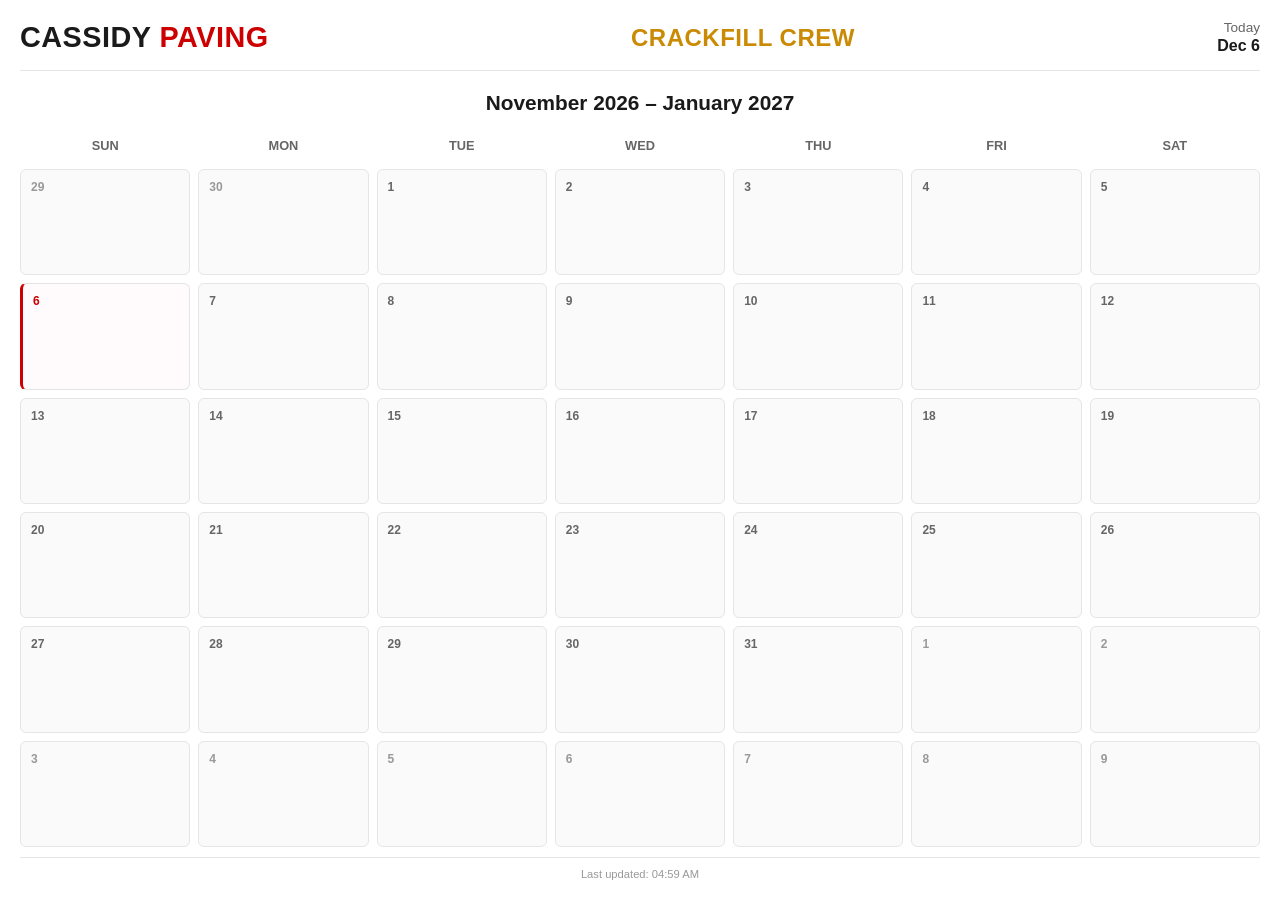
==== crackfill.html @ 276fda4f "Fix duplicate events (skip Split Parent rows) and remove next-month dimming" ====
<!DOCTYPE html>
<html lang="en">
<head>
<meta charset="UTF-8">
<meta name="viewport" content="width=device-width, initial-scale=1.0">
<title>Cassidy Paving - Crackfill Crew Calendar</title>
<style>
* { margin: 0; padding: 0; box-sizing: border-box; }
html, body { width: 100%; height: 100%; overflow: hidden; }
body {
  font-family: -apple-system, BlinkMacSystemFont, "Segoe UI", Roboto, sans-serif;
  background: #ffffff;
  color: #1a1a1a;
  display: flex;
  flex-direction: column;
  padding: 20px;
}

/* HEADER */
.header {
  display: flex;
  align-items: center;
  justify-content: space-between;
  margin-bottom: 20px;
  padding-bottom: 15px;
  border-bottom: 1px solid #e5e5e5;
}
.header-left {
  font-size: 1.8rem;
  font-weight: 700;
  letter-spacing: 0.5px;
}
.header-left span { color: #CC0000; }
.header-center {
  font-size: 1.5rem;
  font-weight: 600;
  letter-spacing: 0.5px;
  color: #CA8A04;
}
.header-right {
  text-align: right;
  font-size: 0.85rem;
  color: #666;
}
.header-right .date {
  font-size: 1rem;
  color: #1a1a1a;
  font-weight: 600;
  margin-top: 2px;
}

/* CALENDAR GRID */
.calendar-container {
  flex: 1;
  display: flex;
  flex-direction: column;
  min-height: 0;
}
.calendar-month {
  font-size: 1.3rem;
  font-weight: 600;
  text-align: center;
  margin-bottom: 15px;
  color: #1a1a1a;
}
.weekday-header {
  display: grid;
  grid-template-columns: repeat(7, 1fr);
  gap: 8px;
  margin-bottom: 8px;
}
.weekday-header div {
  text-align: center;
  font-size: 0.8rem;
  font-weight: 600;
  color: #666;
  text-transform: uppercase;
  padding: 8px 0;
}
.calendar-grid {
  flex: 1;
  display: grid;
  grid-template-columns: repeat(7, 1fr);
  gap: 8px;
  min-height: 0;
}
.day-cell {
  background: #fafafa;
  border: 1px solid #e5e5e5;
  border-radius: 6px;
  padding: 10px;
  display: flex;
  flex-direction: column;
  overflow: hidden;
  min-height: 0;
}
.day-number {
  font-size: 0.75rem;
  font-weight: 600;
  color: #999;
  margin-bottom: 6px;
}
.day-cell.current-month .day-number {
  color: #666;
}
.day-cell.current-day {
  border-left: 3px solid #CC0000;
  background: #fffafb;
}
.day-cell.current-day .day-number {
  color: #CC0000;
  font-weight: 700;
}
.events {
  flex: 1;
  display: flex;
  flex-direction: column;
  gap: 4px;
  overflow: hidden;
}
.event {
  background: #fef3c7;
  color: #1a1a1a;
  border-left: 3px solid #CA8A04;
  padding: 6px 8px;
  border-radius: 4px;
  font-size: 0.65rem;
  font-weight: 500;
  line-height: 1.3;
  overflow: hidden;
  text-overflow: ellipsis;
  white-space: nowrap;
  cursor: pointer;
  transition: all 0.2s;
}
.event:hover {
  box-shadow: 0 2px 6px rgba(0, 0, 0, 0.1);
  background: #fde68a;
}
.event.complete {
  opacity: 0.5;
  background: #f0f0f0;
  border-left-color: #999;
  color: #888;
}

/* STATUS INDICATOR */
.status-bar {
  font-size: 0.7rem;
  color: #999;
  text-align: center;
  margin-top: 10px;
  padding-top: 10px;
  border-top: 1px solid #e5e5e5;
}
</style>
</head>
<body>
<div class="header">
  <div class="header-left">CASSIDY <span>PAVING</span></div>
  <div class="header-center">CRACKFILL CREW</div>
  <div class="header-right">
    <div>Today</div>
    <div class="date"></div>
  </div>
</div>

<div class="calendar-container">
  <div class="calendar-month"></div>
  <div class="weekday-header">
    <div>Sun</div><div>Mon</div><div>Tue</div><div>Wed</div><div>Thu</div><div>Fri</div><div>Sat</div>
  </div>
  <div class="calendar-grid"></div>
</div>

<div class="status-bar">Last updated: <span id="update-time">--:--</span></div>

<script src="calendar-utils.js"></script>
<script>
const CREW_PHASE = 'Crackfill';
const CREW_COLOR = '#CA8A04';
let cachedEvents = [];
let lastUpdateTime = null;

async function renderCalendar() {
  const today = new Date();
  document.querySelector('.header-right .date').textContent = today.toLocaleDateString('en-US', { month: 'short', day: 'numeric' });

  const allEvents = await loadEvents();
  cachedEvents = filterEventsByPhase(allEvents, CREW_PHASE);

  const calendarDates = getCalendarDates(today);
  const dateRange = formatDateRange(calendarDates[0], calendarDates[calendarDates.length - 1]);
  document.querySelector('.calendar-month').textContent = dateRange;

  const grid = document.querySelector('.calendar-grid');
  grid.innerHTML = '';

  calendarDates.forEach(date => {
    const cell = document.createElement('div');
    cell.className = 'day-cell';

    const isCurrentMonth = date.getMonth() === today.getMonth() && date.getFullYear() === today.getFullYear();
    const isCurrentDay = date.toDateString() === today.toDateString();

    if (isCurrentMonth) cell.classList.add('current-month');
    if (isCurrentDay) cell.classList.add('current-day');

    const dayNum = document.createElement('div');
    dayNum.className = 'day-number';
    dayNum.textContent = date.getDate();
    cell.appendChild(dayNum);

    const events = document.createElement('div');
    events.className = 'events';

    const dayEvents = getEventsForDate(cachedEvents, date);
    dayEvents.forEach(event => {
      const eventEl = document.createElement('div');
      eventEl.className = 'event';
      if (event.status === 'Complete') eventEl.classList.add('complete');

      const text = `${event.jobNumber} ${event.client} ${event.city}`;
      eventEl.textContent = text;
      eventEl.title = `${event.phase} - ${event.status}`;

      events.appendChild(eventEl);
    });

    cell.appendChild(events);
    grid.appendChild(cell);
  });

  const now = new Date();
  document.getElementById('update-time').textContent = now.toLocaleTimeString('en-US', { hour: '2-digit', minute: '2-digit' });
  lastUpdateTime = now;
}

renderCalendar();
setInterval(renderCalendar, 10 * 60 * 1000);
</script>
</body>
</html>
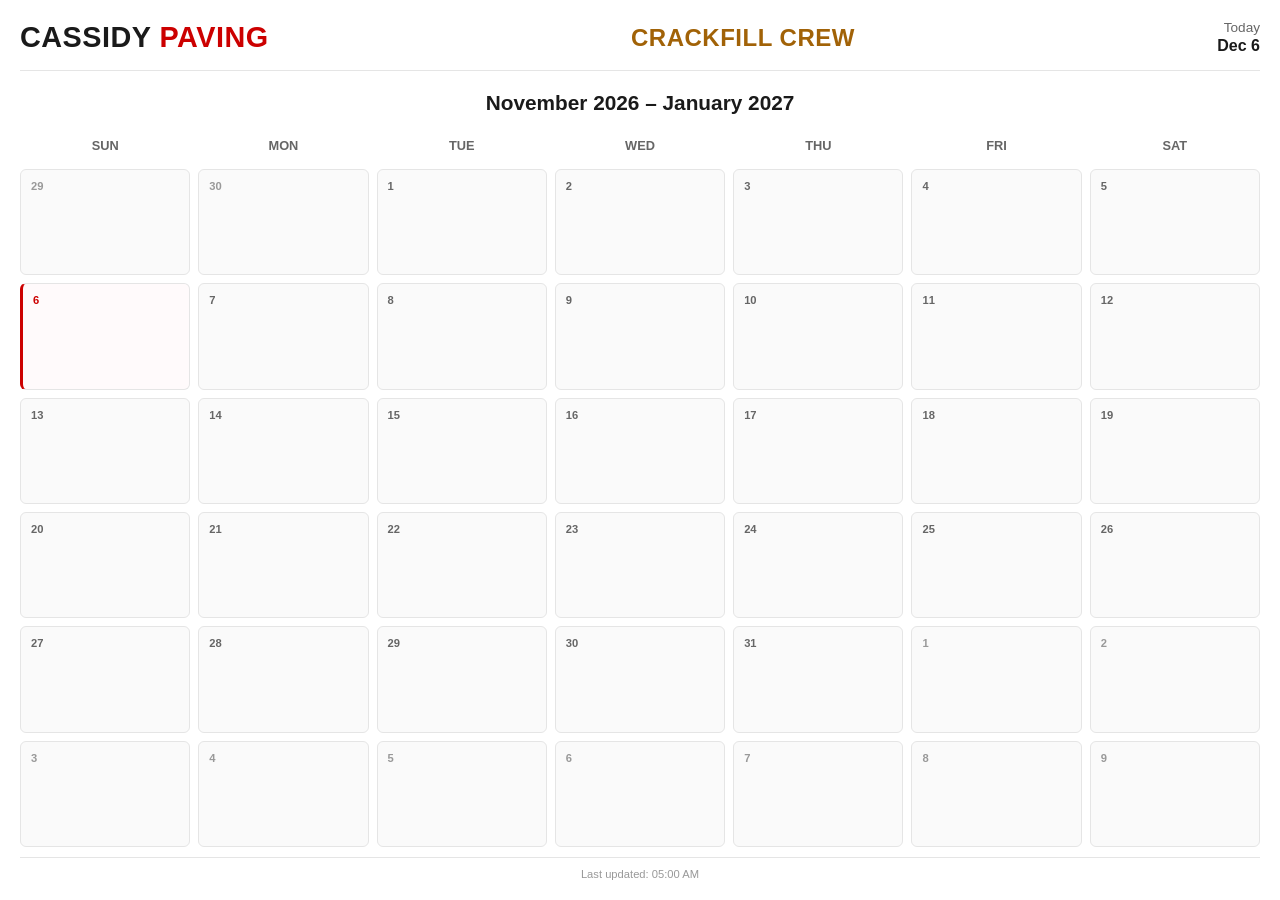
==== commit e2b55e26: "Visual polish: muted palette, bigger fonts, refined card styling" ====
--- a/crackfill.html
+++ b/crackfill.html
@@ -35,7 +35,7 @@
   font-size: 1.5rem;
   font-weight: 600;
   letter-spacing: 0.5px;
-  color: #CA8A04;
+  color: #A16207;
 }
 .header-right {
   text-align: right;
@@ -95,7 +95,7 @@
   min-height: 0;
 }
 .day-number {
-  font-size: 0.75rem;
+  font-size: 0.7rem;
   font-weight: 600;
   color: #999;
   margin-bottom: 6px;
@@ -119,23 +119,31 @@
   overflow: hidden;
 }
 .event {
-  background: #fef3c7;
-  color: #1a1a1a;
-  border-left: 3px solid #CA8A04;
-  padding: 6px 8px;
-  border-radius: 4px;
-  font-size: 0.65rem;
+  background: rgba(161, 98, 7, 0.08);
+  color: #1a1a1a;
+  border: 1px solid rgba(161, 98, 7, 0.2);
+  border-left: 3px solid #A16207;
+  padding: 8px 10px;
+  border-radius: 6px;
+  font-size: 0.8rem;
   font-weight: 500;
-  line-height: 1.3;
+  line-height: 1.2;
   overflow: hidden;
   text-overflow: ellipsis;
   white-space: nowrap;
   cursor: pointer;
   transition: all 0.2s;
+  box-shadow: 0 1px 2px rgba(0, 0, 0, 0.04);
 }
 .event:hover {
   box-shadow: 0 2px 6px rgba(0, 0, 0, 0.1);
-  background: #fde68a;
+  background: rgba(161, 98, 7, 0.12);
+}
+.event .job {
+  font-weight: 600;
+}
+.event .sep {
+  opacity: 0.6;
 }
 .event.complete {
   opacity: 0.5;
@@ -178,7 +186,7 @@
 <script src="calendar-utils.js"></script>
 <script>
 const CREW_PHASE = 'Crackfill';
-const CREW_COLOR = '#CA8A04';
+const CREW_COLOR = '#A16207';
 let cachedEvents = [];
 let lastUpdateTime = null;
 
@@ -220,8 +228,17 @@
       eventEl.className = 'event';
       if (event.status === 'Complete') eventEl.classList.add('complete');
 
-      const text = `${event.jobNumber} ${event.client} ${event.city}`;
-      eventEl.textContent = text;
+      const span1 = document.createElement('span');
+      span1.className = 'job';
+      span1.textContent = event.jobNumber;
+      const span2 = document.createElement('span');
+      span2.className = 'sep';
+      span2.textContent = ' · ';
+      const span3 = document.createElement('span');
+      span3.textContent = `${event.client} ${event.city}`;
+      eventEl.appendChild(span1);
+      eventEl.appendChild(span2);
+      eventEl.appendChild(span3);
       eventEl.title = `${event.phase} - ${event.status}`;
 
       events.appendChild(eventEl);
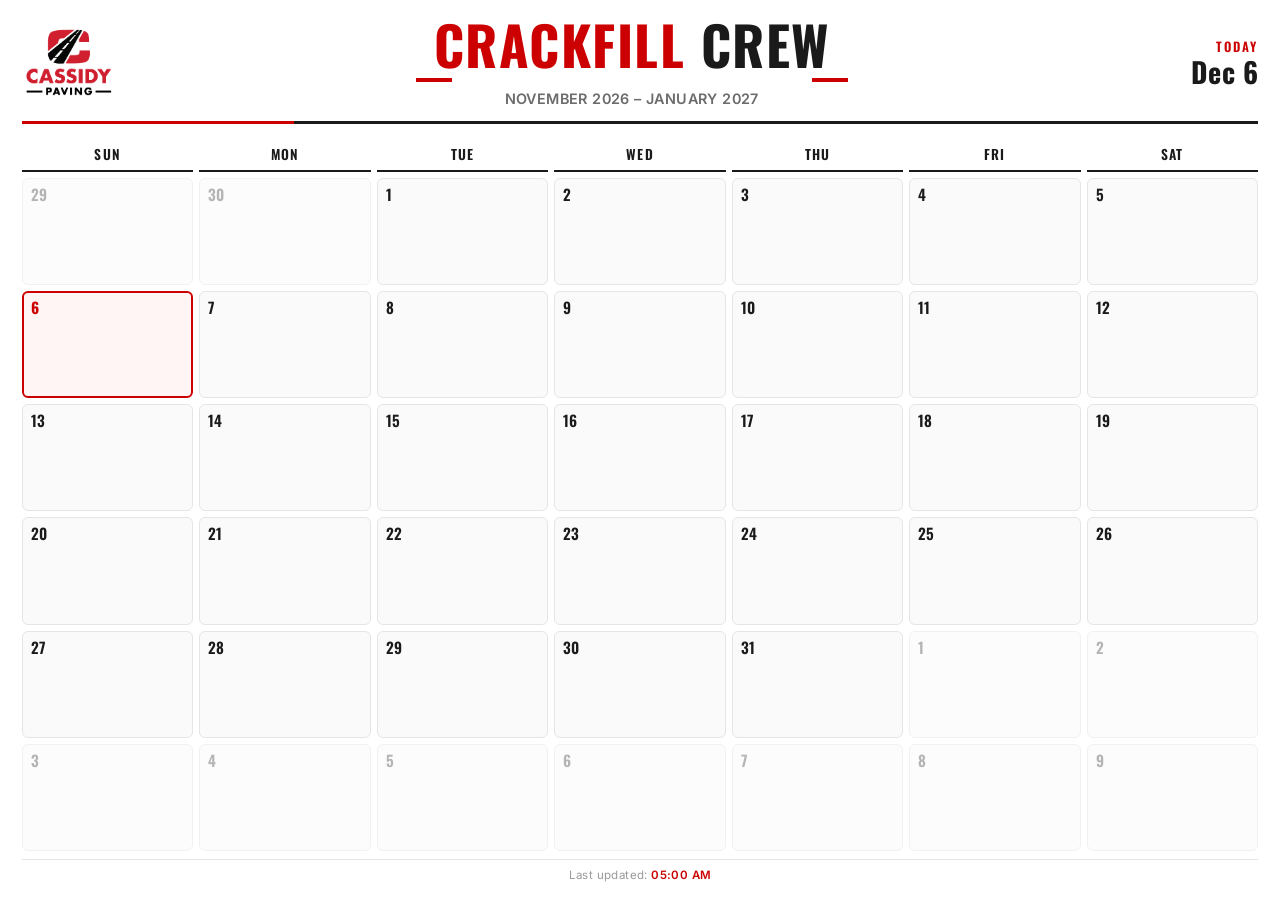
==== commit 7446ef1d: "Refresh TV calendars: logo, beefier brand typography, Milling teal, adaptive cell scaling - Add Cass" ====
--- a/crackfill.html
+++ b/crackfill.html
@@ -3,258 +3,114 @@
 <head>
 <meta charset="UTF-8">
 <meta name="viewport" content="width=device-width, initial-scale=1.0">
-<title>Cassidy Paving - Crackfill Crew Calendar</title>
-<style>
-* { margin: 0; padding: 0; box-sizing: border-box; }
-html, body { width: 100%; height: 100%; overflow: hidden; }
-body {
-  font-family: -apple-system, BlinkMacSystemFont, "Segoe UI", Roboto, sans-serif;
-  background: #ffffff;
-  color: #1a1a1a;
-  display: flex;
-  flex-direction: column;
-  padding: 20px;
-}
-
-/* HEADER */
-.header {
-  display: flex;
-  align-items: center;
-  justify-content: space-between;
-  margin-bottom: 20px;
-  padding-bottom: 15px;
-  border-bottom: 1px solid #e5e5e5;
-}
-.header-left {
-  font-size: 1.8rem;
-  font-weight: 700;
-  letter-spacing: 0.5px;
-}
-.header-left span { color: #CC0000; }
-.header-center {
-  font-size: 1.5rem;
-  font-weight: 600;
-  letter-spacing: 0.5px;
-  color: #A16207;
-}
-.header-right {
-  text-align: right;
-  font-size: 0.85rem;
-  color: #666;
-}
-.header-right .date {
-  font-size: 1rem;
-  color: #1a1a1a;
-  font-weight: 600;
-  margin-top: 2px;
-}
-
-/* CALENDAR GRID */
-.calendar-container {
-  flex: 1;
-  display: flex;
-  flex-direction: column;
-  min-height: 0;
-}
-.calendar-month {
-  font-size: 1.3rem;
-  font-weight: 600;
-  text-align: center;
-  margin-bottom: 15px;
-  color: #1a1a1a;
-}
-.weekday-header {
-  display: grid;
-  grid-template-columns: repeat(7, 1fr);
-  gap: 8px;
-  margin-bottom: 8px;
-}
-.weekday-header div {
-  text-align: center;
-  font-size: 0.8rem;
-  font-weight: 600;
-  color: #666;
-  text-transform: uppercase;
-  padding: 8px 0;
-}
-.calendar-grid {
-  flex: 1;
-  display: grid;
-  grid-template-columns: repeat(7, 1fr);
-  gap: 8px;
-  min-height: 0;
-}
-.day-cell {
-  background: #fafafa;
-  border: 1px solid #e5e5e5;
-  border-radius: 6px;
-  padding: 10px;
-  display: flex;
-  flex-direction: column;
-  overflow: hidden;
-  min-height: 0;
-}
-.day-number {
-  font-size: 0.7rem;
-  font-weight: 600;
-  color: #999;
-  margin-bottom: 6px;
-}
-.day-cell.current-month .day-number {
-  color: #666;
-}
-.day-cell.current-day {
-  border-left: 3px solid #CC0000;
-  background: #fffafb;
-}
-.day-cell.current-day .day-number {
-  color: #CC0000;
-  font-weight: 700;
-}
-.events {
-  flex: 1;
-  display: flex;
-  flex-direction: column;
-  gap: 4px;
-  overflow: hidden;
-}
-.event {
-  background: rgba(161, 98, 7, 0.08);
-  color: #1a1a1a;
-  border: 1px solid rgba(161, 98, 7, 0.2);
-  border-left: 3px solid #A16207;
-  padding: 8px 10px;
-  border-radius: 6px;
-  font-size: 0.8rem;
-  font-weight: 500;
-  line-height: 1.2;
-  overflow: hidden;
-  text-overflow: ellipsis;
-  white-space: nowrap;
-  cursor: pointer;
-  transition: all 0.2s;
-  box-shadow: 0 1px 2px rgba(0, 0, 0, 0.04);
-}
-.event:hover {
-  box-shadow: 0 2px 6px rgba(0, 0, 0, 0.1);
-  background: rgba(161, 98, 7, 0.12);
-}
-.event .job {
-  font-weight: 600;
-}
-.event .sep {
-  opacity: 0.6;
-}
-.event.complete {
-  opacity: 0.5;
-  background: #f0f0f0;
-  border-left-color: #999;
-  color: #888;
-}
-
-/* STATUS INDICATOR */
-.status-bar {
-  font-size: 0.7rem;
-  color: #999;
-  text-align: center;
-  margin-top: 10px;
-  padding-top: 10px;
-  border-top: 1px solid #e5e5e5;
-}
-</style>
+<title>Cassidy Paving — Crackfill Crew Calendar</title>
+<link rel="preconnect" href="https://fonts.googleapis.com">
+<link rel="preconnect" href="https://fonts.gstatic.com" crossorigin>
+<link href="https://fonts.googleapis.com/css2?family=Inter:wght@400;500;600;700&family=Oswald:wght@500;600;700&display=swap" rel="stylesheet">
+<link rel="stylesheet" href="calendar-styles.css">
+<style>:root { --crew-color: #A16207; }</style>
 </head>
 <body>
-<div class="header">
-  <div class="header-left">CASSIDY <span>PAVING</span></div>
-  <div class="header-center">CRACKFILL CREW</div>
+
+<header class="header">
+  <div class="header-logo">
+    <img src="logo.png" alt="Cassidy Paving">
+  </div>
+  <div class="header-title">
+    <div class="crew-name"><span class="accent">Crackfill</span> Crew</div>
+    <div class="date-range" id="date-range"></div>
+  </div>
   <div class="header-right">
-    <div>Today</div>
-    <div class="date"></div>
+    <div class="label">Today</div>
+    <div class="date" id="today-date"></div>
   </div>
-</div>
+</header>
 
 <div class="calendar-container">
-  <div class="calendar-month"></div>
   <div class="weekday-header">
     <div>Sun</div><div>Mon</div><div>Tue</div><div>Wed</div><div>Thu</div><div>Fri</div><div>Sat</div>
   </div>
-  <div class="calendar-grid"></div>
+  <div class="calendar-grid" id="grid"></div>
 </div>
 
-<div class="status-bar">Last updated: <span id="update-time">--:--</span></div>
+<div class="status-bar">
+  Last updated: <span class="accent" id="update-time">--:--</span>
+</div>
 
 <script src="calendar-utils.js"></script>
 <script>
 const CREW_PHASE = 'Crackfill';
-const CREW_COLOR = '#A16207';
-let cachedEvents = [];
-let lastUpdateTime = null;
 
 async function renderCalendar() {
   const today = new Date();
-  document.querySelector('.header-right .date').textContent = today.toLocaleDateString('en-US', { month: 'short', day: 'numeric' });
+  document.getElementById('today-date').textContent =
+    today.toLocaleDateString('en-US', { month: 'short', day: 'numeric' });
 
   const allEvents = await loadEvents();
-  cachedEvents = filterEventsByPhase(allEvents, CREW_PHASE);
+  const events = filterEventsByPhase(allEvents, CREW_PHASE);
 
   const calendarDates = getCalendarDates(today);
-  const dateRange = formatDateRange(calendarDates[0], calendarDates[calendarDates.length - 1]);
-  document.querySelector('.calendar-month').textContent = dateRange;
+  document.getElementById('date-range').textContent =
+    formatDateRange(calendarDates[0], calendarDates[calendarDates.length - 1]);
 
-  const grid = document.querySelector('.calendar-grid');
+  const grid = document.getElementById('grid');
   grid.innerHTML = '';
 
   calendarDates.forEach(date => {
     const cell = document.createElement('div');
     cell.className = 'day-cell';
-
-    const isCurrentMonth = date.getMonth() === today.getMonth() && date.getFullYear() === today.getFullYear();
-    const isCurrentDay = date.toDateString() === today.toDateString();
-
-    if (isCurrentMonth) cell.classList.add('current-month');
-    if (isCurrentDay) cell.classList.add('current-day');
+    if (date.getMonth() === today.getMonth() && date.getFullYear() === today.getFullYear()) {
+      cell.classList.add('current-month');
+    }
+    if (date.toDateString() === today.toDateString()) {
+      cell.classList.add('current-day');
+    }
 
     const dayNum = document.createElement('div');
     dayNum.className = 'day-number';
     dayNum.textContent = date.getDate();
     cell.appendChild(dayNum);
 
-    const events = document.createElement('div');
-    events.className = 'events';
+    const eventsEl = document.createElement('div');
+    eventsEl.className = 'events';
 
-    const dayEvents = getEventsForDate(cachedEvents, date);
+    const dayEvents = getEventsForDate(events, date);
     dayEvents.forEach(event => {
       const eventEl = document.createElement('div');
       eventEl.className = 'event';
       if (event.status === 'Complete') eventEl.classList.add('complete');
 
-      const span1 = document.createElement('span');
-      span1.className = 'job';
-      span1.textContent = event.jobNumber;
-      const span2 = document.createElement('span');
-      span2.className = 'sep';
-      span2.textContent = ' · ';
-      const span3 = document.createElement('span');
-      span3.textContent = `${event.client} ${event.city}`;
-      eventEl.appendChild(span1);
-      eventEl.appendChild(span2);
-      eventEl.appendChild(span3);
-      eventEl.title = `${event.phase} - ${event.status}`;
+      const job = document.createElement('span');
+      job.className = 'job';
+      job.textContent = event.jobNumber;
+      eventEl.appendChild(job);
 
-      events.appendChild(eventEl);
+      const sep = document.createElement('span');
+      sep.className = 'sep';
+      sep.textContent = ' · ';
+      eventEl.appendChild(sep);
+
+      const meta = document.createElement('span');
+      meta.textContent = `${event.client} · ${event.city}`;
+      eventEl.appendChild(meta);
+
+      eventEl.title = `${event.phase} — ${event.status}`;
+      eventsEl.appendChild(eventEl);
     });
 
-    cell.appendChild(events);
+    cell.appendChild(eventsEl);
     grid.appendChild(cell);
   });
 
-  const now = new Date();
-  document.getElementById('update-time').textContent = now.toLocaleTimeString('en-US', { hour: '2-digit', minute: '2-digit' });
-  lastUpdateTime = now;
+  applyAdaptiveDensity();
+
+  document.getElementById('update-time').textContent =
+    new Date().toLocaleTimeString('en-US', { hour: '2-digit', minute: '2-digit' });
 }
 
 renderCalendar();
 setInterval(renderCalendar, 10 * 60 * 1000);
+bindAdaptiveDensityResize();
 </script>
 </body>
 </html>
--- a/calendar-styles.css
+++ b/calendar-styles.css
@@ -0,0 +1,334 @@
+/* ============================================================
+   Cassidy Paving — TV Calendar shared styles
+   Brand palette pulled from the Cassidy Paving logo:
+     --brand-red     #CC0000
+     --brand-black   #1A1A1A
+   Phase colors live in calendar-utils.js (PHASE_COLORS).
+   ============================================================ */
+
+:root {
+  --brand-red:        #CC0000;
+  --brand-red-dark:   #990000;
+  --brand-black:      #1A1A1A;
+  --brand-ink:        #0F0F0F;
+  --grid-line:        #E5E5E5;
+  --cell-bg:          #FAFAFA;
+  --cell-bg-today:    #FFF5F5;
+  --muted:            #6B6B6B;
+  --muted-soft:       #999999;
+
+  /* Per-crew color override — single-crew calendars set this. */
+  --crew-color:       var(--brand-red);
+}
+
+/* ---------- Reset / base ---------- */
+* { margin: 0; padding: 0; box-sizing: border-box; }
+html, body { width: 100%; height: 100%; overflow: hidden; }
+body {
+  font-family: 'Inter', -apple-system, BlinkMacSystemFont, "Segoe UI", Roboto, sans-serif;
+  background: #FFFFFF;
+  color: var(--brand-ink);
+  display: flex;
+  flex-direction: column;
+  padding: 18px 22px;
+}
+
+/* ---------- HEADER ---------- */
+.header {
+  display: grid;
+  grid-template-columns: auto 1fr auto;
+  align-items: center;
+  gap: 28px;
+  margin-bottom: 14px;
+  padding-bottom: 14px;
+  border-bottom: 3px solid var(--brand-black);
+  position: relative;
+}
+.header::after {
+  content: '';
+  position: absolute;
+  left: 0; bottom: -3px;
+  width: 22%;
+  height: 3px;
+  background: var(--brand-red);
+}
+
+.header-logo {
+  display: flex;
+  align-items: center;
+  height: 72px;
+}
+.header-logo img {
+  height: 100%;
+  width: auto;
+  display: block;
+}
+
+.header-title {
+  text-align: center;
+}
+.header-title .crew-name {
+  font-family: 'Oswald', 'Impact', 'Arial Narrow', sans-serif;
+  font-weight: 700;
+  font-size: clamp(2rem, 4.2vw, 3.4rem);
+  letter-spacing: 1.5px;
+  line-height: 1;
+  color: var(--brand-black);
+  text-transform: uppercase;
+  display: inline-block;
+  position: relative;
+  padding: 0 18px 10px;
+}
+.header-title .crew-name::before,
+.header-title .crew-name::after {
+  content: '';
+  position: absolute;
+  bottom: 0;
+  height: 4px;
+  background: var(--brand-red);
+  width: 36px;
+}
+.header-title .crew-name::before { left: 0; }
+.header-title .crew-name::after  { right: 0; }
+.header-title .crew-name .accent {
+  color: var(--brand-red);
+}
+.header-title .date-range {
+  margin-top: 8px;
+  font-size: clamp(0.9rem, 1.1vw, 1.05rem);
+  font-weight: 600;
+  color: var(--muted);
+  letter-spacing: 0.4px;
+  text-transform: uppercase;
+}
+
+.header-right {
+  text-align: right;
+  min-width: 110px;
+}
+.header-right .label {
+  font-family: 'Oswald', 'Impact', sans-serif;
+  font-size: 0.8rem;
+  font-weight: 600;
+  letter-spacing: 2px;
+  color: var(--brand-red);
+  text-transform: uppercase;
+}
+.header-right .date {
+  font-family: 'Oswald', 'Impact', sans-serif;
+  font-size: clamp(1.4rem, 2.2vw, 2rem);
+  font-weight: 700;
+  color: var(--brand-black);
+  line-height: 1.1;
+  letter-spacing: 0.5px;
+}
+
+/* ---------- LEGEND (operations calendar only) ---------- */
+.legend {
+  display: flex;
+  gap: 22px;
+  padding: 10px 0 12px;
+  justify-content: center;
+  flex-wrap: wrap;
+  border-bottom: 1px solid var(--grid-line);
+  margin-bottom: 12px;
+}
+.legend-item {
+  display: flex;
+  align-items: center;
+  gap: 8px;
+  font-size: 0.78rem;
+  font-weight: 600;
+  color: var(--brand-black);
+  text-transform: uppercase;
+  letter-spacing: 0.6px;
+}
+.legend-color {
+  width: 14px;
+  height: 14px;
+  border-radius: 3px;
+}
+
+/* ---------- CALENDAR GRID ---------- */
+.calendar-container {
+  flex: 1;
+  display: flex;
+  flex-direction: column;
+  min-height: 0;
+}
+.weekday-header {
+  display: grid;
+  grid-template-columns: repeat(7, 1fr);
+  gap: 6px;
+  margin-bottom: 6px;
+}
+.weekday-header div {
+  text-align: center;
+  font-family: 'Oswald', 'Impact', sans-serif;
+  font-size: 0.85rem;
+  font-weight: 600;
+  color: var(--brand-black);
+  text-transform: uppercase;
+  letter-spacing: 1.2px;
+  padding: 6px 0;
+  border-bottom: 2px solid var(--brand-black);
+}
+.calendar-grid {
+  flex: 1;
+  display: grid;
+  grid-template-columns: repeat(7, 1fr);
+  grid-auto-rows: 1fr;
+  gap: 6px;
+  min-height: 0;
+}
+
+/* ---------- DAY CELL ---------- */
+.day-cell {
+  background: var(--cell-bg);
+  border: 1px solid var(--grid-line);
+  border-radius: 6px;
+  padding: 8px 8px 6px;
+  display: flex;
+  flex-direction: column;
+  overflow: hidden;
+  min-height: 0;
+}
+.day-cell:not(.current-month) { opacity: 0.5; }
+.day-cell.current-day {
+  background: var(--cell-bg-today);
+  border: 2px solid var(--brand-red);
+  padding: 7px 7px 5px;
+}
+.day-number {
+  font-family: 'Oswald', 'Impact', sans-serif;
+  font-size: 0.95rem;
+  font-weight: 600;
+  color: var(--muted);
+  margin-bottom: 4px;
+  line-height: 1;
+}
+.day-cell.current-month .day-number { color: var(--brand-black); }
+.day-cell.current-day .day-number {
+  color: var(--brand-red);
+  font-weight: 700;
+}
+
+/* ---------- EVENTS ---------- */
+.events {
+  flex: 1;
+  display: flex;
+  flex-direction: column;
+  gap: 3px;
+  overflow: hidden;
+  min-height: 0;
+}
+.event {
+  background: rgba(0, 0, 0, 0.04);
+  color: var(--brand-ink);
+  border: 1px solid rgba(0, 0, 0, 0.06);
+  border-left: 4px solid var(--crew-color);
+  padding: 6px 8px;
+  border-radius: 4px;
+  font-size: 0.78rem;
+  font-weight: 500;
+  line-height: 1.25;
+  /* multi-line, no truncation */
+  white-space: normal;
+  overflow-wrap: anywhere;
+  word-break: break-word;
+}
+.event .job { font-weight: 700; }
+.event .sep { opacity: 0.55; padding: 0 2px; }
+.event.complete {
+  opacity: 0.45;
+  background: #F0F0F0;
+  border-left-color: var(--muted-soft);
+  color: var(--muted);
+}
+
+/* Crew badge (operations calendar) */
+.crew-badge {
+  display: inline-block;
+  background: var(--brand-black);
+  color: #FFFFFF;
+  font-family: 'Oswald', 'Impact', sans-serif;
+  font-weight: 700;
+  font-size: 0.7rem;
+  padding: 1px 5px;
+  border-radius: 3px;
+  margin-right: 6px;
+  vertical-align: 1px;
+  letter-spacing: 0.5px;
+}
+
+/* Phase-specific event colors (operations calendar uses these per-event) */
+.event.milling         { background: rgba(14, 116, 144, 0.18); border-left-color: #0E7490; }
+.crew-badge.milling    { background: #0E7490; }
+.event.paving          { background: rgba(153, 27, 27, 0.20); border-left-color: #991B1B; }
+.crew-badge.paving     { background: #991B1B; }
+.event.crackfill       { background: rgba(161, 98, 7, 0.20); border-left-color: #A16207; }
+.crew-badge.crackfill  { background: #A16207; }
+.event.hand            { background: rgba(22, 101, 52, 0.20); border-left-color: #166534; }
+.crew-badge.hand       { background: #166534; }
+.event.reclaimgrading  { background: rgba(30, 58, 138, 0.20); border-left-color: #1E3A8A; }
+.crew-badge.reclaimgrading { background: #1E3A8A; }
+.event.pulverizing     { background: rgba(109, 40, 217, 0.20); border-left-color: #6D28D9; }
+.crew-badge.pulverizing { background: #6D28D9; }
+.event.subc            { background: rgba(17, 94, 89, 0.20); border-left-color: #115E59; }
+.crew-badge.subc       { background: #115E59; }
+
+/* ---------- ADAPTIVE DENSITY ----------
+   Applied by applyAdaptiveDensity() in calendar-utils.js when a cell would
+   overflow. Each step shrinks event font/padding/gap so all events fit
+   without truncation. */
+.day-cell.density-2 .events { gap: 2px; }
+.day-cell.density-2 .event {
+  font-size: 0.72rem;
+  padding: 4px 6px;
+  line-height: 1.18;
+}
+.day-cell.density-2 .crew-badge { font-size: 0.62rem; padding: 1px 4px; }
+
+.day-cell.density-3 .events { gap: 2px; }
+.day-cell.density-3 .event {
+  font-size: 0.66rem;
+  padding: 3px 5px;
+  line-height: 1.15;
+  border-left-width: 3px;
+}
+.day-cell.density-3 .crew-badge { font-size: 0.58rem; padding: 0 3px; margin-right: 4px; }
+
+.day-cell.density-4 .events { gap: 1px; }
+.day-cell.density-4 .event {
+  font-size: 0.6rem;
+  padding: 2px 4px;
+  line-height: 1.1;
+  border-left-width: 3px;
+}
+.day-cell.density-4 .crew-badge { font-size: 0.54rem; padding: 0 3px; margin-right: 3px; }
+
+.day-cell.density-max .events { gap: 1px; }
+.day-cell.density-max .event {
+  font-size: 0.55rem;
+  padding: 1px 3px;
+  line-height: 1.08;
+  border-left-width: 2px;
+  border-radius: 3px;
+}
+.day-cell.density-max .crew-badge {
+  font-size: 0.5rem;
+  padding: 0 2px;
+  margin-right: 2px;
+}
+
+/* ---------- STATUS BAR ---------- */
+.status-bar {
+  font-size: 0.72rem;
+  color: var(--muted-soft);
+  text-align: center;
+  margin-top: 8px;
+  padding-top: 8px;
+  border-top: 1px solid var(--grid-line);
+  letter-spacing: 0.4px;
+}
+.status-bar .accent { color: var(--brand-red); font-weight: 600; }
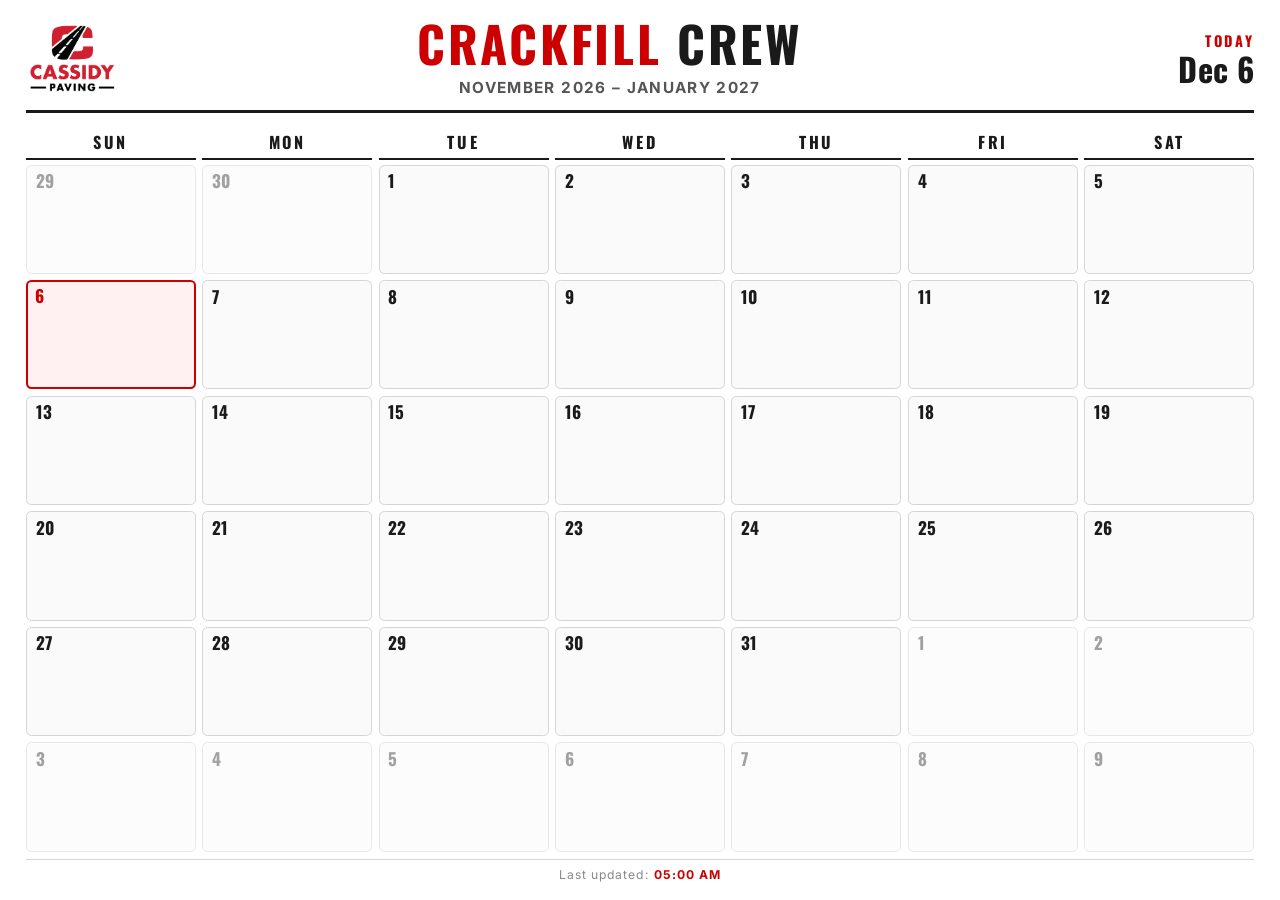
==== commit 20b20ca9: "TV-optimize calendars + remove title bars + add COMPLETE stamp + past-incomplete amber outline - Rem" ====
--- a/crackfill.html
+++ b/crackfill.html
@@ -43,6 +43,7 @@
 
 async function renderCalendar() {
   const today = new Date();
+  const todayStart = new Date(today); todayStart.setHours(0,0,0,0);
   document.getElementById('today-date').textContent =
     today.toLocaleDateString('en-US', { month: 'short', day: 'numeric' });
 
@@ -78,7 +79,12 @@
     dayEvents.forEach(event => {
       const eventEl = document.createElement('div');
       eventEl.className = 'event';
-      if (event.status === 'Complete') eventEl.classList.add('complete');
+      if (event.status === 'Complete') {
+        eventEl.classList.add('complete');
+      } else {
+        const eventEnd = new Date(event.endDate); eventEnd.setHours(23,59,59,999);
+        if (eventEnd < todayStart) eventEl.classList.add('past-incomplete');
+      }
 
       const job = document.createElement('span');
       job.className = 'job';
--- a/calendar-styles.css
+++ b/calendar-styles.css
@@ -1,5 +1,8 @@
 /* ============================================================
    Cassidy Paving — TV Calendar shared styles
+   Optimized for 65" 4K signage displays (TCL Q7K via AbleSign / Yodeck).
+   Sizing is in viewport units so it auto-scales between 1080p
+   (when the player downscales) and full 4K.
    Brand palette pulled from the Cassidy Paving logo:
      --brand-red     #CC0000
      --brand-black   #1A1A1A
@@ -11,11 +14,13 @@
   --brand-red-dark:   #990000;
   --brand-black:      #1A1A1A;
   --brand-ink:        #0F0F0F;
-  --grid-line:        #E5E5E5;
+  --grid-line:        #D5D5D5;
   --cell-bg:          #FAFAFA;
-  --cell-bg-today:    #FFF5F5;
-  --muted:            #6B6B6B;
-  --muted-soft:       #999999;
+  --cell-bg-today:    #FFF1F1;
+  --muted:            #555555;
+  --muted-soft:       #888888;
+  --done-green:       #166534;
+  --past-amber:       #D97706;
 
   /* Per-crew color override — single-crew calendars set this. */
   --crew-color:       var(--brand-red);
@@ -30,7 +35,8 @@
   color: var(--brand-ink);
   display: flex;
   flex-direction: column;
-  padding: 18px 22px;
+  /* 2% safe margin for TV overscan */
+  padding: 2vh 2vw;
 }
 
 /* ---------- HEADER ---------- */
@@ -38,25 +44,16 @@
   display: grid;
   grid-template-columns: auto 1fr auto;
   align-items: center;
-  gap: 28px;
-  margin-bottom: 14px;
-  padding-bottom: 14px;
-  border-bottom: 3px solid var(--brand-black);
-  position: relative;
-}
-.header::after {
-  content: '';
-  position: absolute;
-  left: 0; bottom: -3px;
-  width: 22%;
-  height: 3px;
-  background: var(--brand-red);
+  gap: 2.5vw;
+  margin-bottom: 1.4vh;
+  padding-bottom: 1.4vh;
+  border-bottom: 0.4vh solid var(--brand-black);
 }
 
 .header-logo {
   display: flex;
   align-items: center;
-  height: 72px;
+  height: 8vh;
 }
 .header-logo img {
   height: 100%;
@@ -69,84 +66,71 @@
 }
 .header-title .crew-name {
   font-family: 'Oswald', 'Impact', 'Arial Narrow', sans-serif;
-  font-weight: 700;
-  font-size: clamp(2rem, 4.2vw, 3.4rem);
-  letter-spacing: 1.5px;
+  font-weight: 800;
+  font-size: 5.5vh;
+  letter-spacing: 0.3vh;
   line-height: 1;
   color: var(--brand-black);
   text-transform: uppercase;
   display: inline-block;
-  position: relative;
-  padding: 0 18px 10px;
-}
-.header-title .crew-name::before,
-.header-title .crew-name::after {
-  content: '';
-  position: absolute;
-  bottom: 0;
-  height: 4px;
-  background: var(--brand-red);
-  width: 36px;
-}
-.header-title .crew-name::before { left: 0; }
-.header-title .crew-name::after  { right: 0; }
+}
 .header-title .crew-name .accent {
   color: var(--brand-red);
 }
 .header-title .date-range {
-  margin-top: 8px;
-  font-size: clamp(0.9rem, 1.1vw, 1.05rem);
-  font-weight: 600;
+  margin-top: 1vh;
+  font-size: 1.7vh;
+  font-weight: 700;
   color: var(--muted);
-  letter-spacing: 0.4px;
+  letter-spacing: 0.15vh;
   text-transform: uppercase;
 }
 
 .header-right {
   text-align: right;
-  min-width: 110px;
+  min-width: 12vw;
 }
 .header-right .label {
   font-family: 'Oswald', 'Impact', sans-serif;
-  font-size: 0.8rem;
-  font-weight: 600;
-  letter-spacing: 2px;
+  font-size: 1.6vh;
+  font-weight: 700;
+  letter-spacing: 0.3vh;
   color: var(--brand-red);
   text-transform: uppercase;
 }
 .header-right .date {
   font-family: 'Oswald', 'Impact', sans-serif;
-  font-size: clamp(1.4rem, 2.2vw, 2rem);
+  font-size: 3.6vh;
   font-weight: 700;
   color: var(--brand-black);
-  line-height: 1.1;
-  letter-spacing: 0.5px;
+  line-height: 1.05;
+  letter-spacing: 0.05vh;
 }
 
 /* ---------- LEGEND (operations calendar only) ---------- */
 .legend {
   display: flex;
-  gap: 22px;
-  padding: 10px 0 12px;
+  gap: 2.5vw;
+  padding: 1vh 0 1.2vh;
   justify-content: center;
   flex-wrap: wrap;
-  border-bottom: 1px solid var(--grid-line);
-  margin-bottom: 12px;
+  border-bottom: 0.1vh solid var(--grid-line);
+  margin-bottom: 1.2vh;
 }
 .legend-item {
   display: flex;
   align-items: center;
-  gap: 8px;
-  font-size: 0.78rem;
-  font-weight: 600;
+  gap: 0.6vw;
+  font-size: 1.6vh;
+  font-weight: 700;
   color: var(--brand-black);
   text-transform: uppercase;
-  letter-spacing: 0.6px;
+  letter-spacing: 0.1vh;
 }
 .legend-color {
-  width: 14px;
-  height: 14px;
-  border-radius: 3px;
+  width: 1.8vh;
+  height: 1.8vh;
+  border-radius: 0.3vh;
 }
 
 /* ---------- CALENDAR GRID ---------- */
@@ -159,58 +143,58 @@
 .weekday-header {
   display: grid;
   grid-template-columns: repeat(7, 1fr);
-  gap: 6px;
-  margin-bottom: 6px;
+  gap: 0.5vw;
+  margin-bottom: 0.5vh;
 }
 .weekday-header div {
   text-align: center;
   font-family: 'Oswald', 'Impact', sans-serif;
-  font-size: 0.85rem;
-  font-weight: 600;
+  font-size: 1.8vh;
+  font-weight: 700;
   color: var(--brand-black);
   text-transform: uppercase;
-  letter-spacing: 1.2px;
-  padding: 6px 0;
-  border-bottom: 2px solid var(--brand-black);
+  letter-spacing: 0.3vh;
+  padding: 0.5vh 0;
+  border-bottom: 0.3vh solid var(--brand-black);
 }
 .calendar-grid {
   flex: 1;
   display: grid;
   grid-template-columns: repeat(7, 1fr);
   grid-auto-rows: 1fr;
-  gap: 6px;
+  gap: 0.5vw;
   min-height: 0;
 }
 
 /* ---------- DAY CELL ---------- */
 .day-cell {
   background: var(--cell-bg);
-  border: 1px solid var(--grid-line);
-  border-radius: 6px;
-  padding: 8px 8px 6px;
+  border: 0.15vh solid var(--grid-line);
+  border-radius: 0.6vh;
+  padding: 0.7vh 0.7vw 0.5vh;
   display: flex;
   flex-direction: column;
   overflow: hidden;
   min-height: 0;
 }
-.day-cell:not(.current-month) { opacity: 0.5; }
+.day-cell:not(.current-month) { opacity: 0.55; }
 .day-cell.current-day {
   background: var(--cell-bg-today);
-  border: 2px solid var(--brand-red);
-  padding: 7px 7px 5px;
+  border: 0.3vh solid var(--brand-red);
+  padding: 0.55vh 0.55vw 0.35vh;
 }
 .day-number {
   font-family: 'Oswald', 'Impact', sans-serif;
-  font-size: 0.95rem;
-  font-weight: 600;
+  font-size: 1.9vh;
+  font-weight: 700;
   color: var(--muted);
-  margin-bottom: 4px;
+  margin-bottom: 0.4vh;
   line-height: 1;
 }
 .day-cell.current-month .day-number { color: var(--brand-black); }
 .day-cell.current-day .day-number {
   color: var(--brand-red);
-  font-weight: 700;
+  font-weight: 800;
 }
 
 /* ---------- EVENTS ---------- */
@@ -218,32 +202,64 @@
   flex: 1;
   display: flex;
   flex-direction: column;
-  gap: 3px;
+  gap: 0.4vh;
   overflow: hidden;
   min-height: 0;
 }
 .event {
-  background: rgba(0, 0, 0, 0.04);
+  position: relative;
+  background: rgba(0, 0, 0, 0.05);
   color: var(--brand-ink);
-  border: 1px solid rgba(0, 0, 0, 0.06);
-  border-left: 4px solid var(--crew-color);
-  padding: 6px 8px;
-  border-radius: 4px;
-  font-size: 0.78rem;
-  font-weight: 500;
-  line-height: 1.25;
-  /* multi-line, no truncation */
+  border: 0.15vh solid rgba(0, 0, 0, 0.08);
+  border-left: 0.55vh solid var(--crew-color);
+  padding: 0.7vh 0.7vw;
+  border-radius: 0.4vh;
+  font-size: 1.5vh;
+  font-weight: 600;
+  line-height: 1.22;
   white-space: normal;
   overflow-wrap: anywhere;
   word-break: break-word;
 }
-.event .job { font-weight: 700; }
-.event .sep { opacity: 0.55; padding: 0 2px; }
+.event .job { font-weight: 800; }
+.event .sep { opacity: 0.55; padding: 0 0.2vw; }
+
+/* COMPLETE state — content stays readable; ribbon stamp added on top */
 .event.complete {
-  opacity: 0.45;
-  background: #F0F0F0;
-  border-left-color: var(--muted-soft);
-  color: var(--muted);
+  opacity: 0.78;
+  background: rgba(22, 101, 52, 0.08);
+}
+.event.complete::after {
+  content: 'COMPLETE';
+  position: absolute;
+  top: 50%;
+  left: 50%;
+  transform: translate(-50%, -50%) rotate(-12deg);
+  font-family: 'Oswald', 'Impact', sans-serif;
+  font-weight: 800;
+  font-size: 1.9vh;
+  letter-spacing: 0.35vh;
+  color: var(--done-green);
+  border: 0.35vh solid var(--done-green);
+  padding: 0.15vh 0.7vw;
+  border-radius: 0.3vh;
+  text-transform: uppercase;
+  pointer-events: none;
+  white-space: nowrap;
+  background: rgba(255, 255, 255, 0.55);
+  /* Nudge for legibility */
+  text-shadow: 0 0 0.2vh rgba(255,255,255,0.8);
+  box-shadow: 0 0.2vh 0.3vh rgba(0,0,0,0.05);
+}
+
+/* PAST-INCOMPLETE — past end date, status != Complete. Amber inset outline. */
+.event.past-incomplete {
+  box-shadow: inset 0 0 0 0.3vh var(--past-amber);
+  background: rgba(217, 119, 6, 0.08);
+}
+.event.past-incomplete.complete { /* shouldn't happen but guard */
+  box-shadow: none;
+  background: rgba(22, 101, 52, 0.08);
 }
 
 /* Crew badge (operations calendar) */
@@ -252,83 +268,96 @@
   background: var(--brand-black);
   color: #FFFFFF;
   font-family: 'Oswald', 'Impact', sans-serif;
-  font-weight: 700;
-  font-size: 0.7rem;
-  padding: 1px 5px;
-  border-radius: 3px;
-  margin-right: 6px;
+  font-weight: 800;
+  font-size: 1.35vh;
+  padding: 0.1vh 0.55vw;
+  border-radius: 0.3vh;
+  margin-right: 0.55vw;
   vertical-align: 1px;
-  letter-spacing: 0.5px;
+  letter-spacing: 0.12vh;
 }
 
 /* Phase-specific event colors (operations calendar uses these per-event) */
-.event.milling         { background: rgba(14, 116, 144, 0.18); border-left-color: #0E7490; }
+.event.milling         { background: rgba(14, 116, 144, 0.28); border-left-color: #0E7490; }
 .crew-badge.milling    { background: #0E7490; }
-.event.paving          { background: rgba(153, 27, 27, 0.20); border-left-color: #991B1B; }
+.event.paving          { background: rgba(153, 27, 27, 0.30); border-left-color: #991B1B; }
 .crew-badge.paving     { background: #991B1B; }
-.event.crackfill       { background: rgba(161, 98, 7, 0.20); border-left-color: #A16207; }
+.event.crackfill       { background: rgba(161, 98, 7, 0.30); border-left-color: #A16207; }
 .crew-badge.crackfill  { background: #A16207; }
-.event.hand            { background: rgba(22, 101, 52, 0.20); border-left-color: #166534; }
+.event.hand            { background: rgba(22, 101, 52, 0.28); border-left-color: #166534; }
 .crew-badge.hand       { background: #166534; }
-.event.reclaimgrading  { background: rgba(30, 58, 138, 0.20); border-left-color: #1E3A8A; }
+.event.reclaimgrading  { background: rgba(30, 58, 138, 0.28); border-left-color: #1E3A8A; }
 .crew-badge.reclaimgrading { background: #1E3A8A; }
-.event.pulverizing     { background: rgba(109, 40, 217, 0.20); border-left-color: #6D28D9; }
+.event.pulverizing     { background: rgba(109, 40, 217, 0.28); border-left-color: #6D28D9; }
 .crew-badge.pulverizing { background: #6D28D9; }
-.event.subc            { background: rgba(17, 94, 89, 0.20); border-left-color: #115E59; }
+.event.subc            { background: rgba(17, 94, 89, 0.28); border-left-color: #115E59; }
 .crew-badge.subc       { background: #115E59; }
+
+/* Phase event Complete tint overrides — keep some phase color but cooler */
+.event.complete.milling, .event.complete.paving, .event.complete.crackfill,
+.event.complete.hand, .event.complete.reclaimgrading,
+.event.complete.pulverizing, .event.complete.subc {
+  background: rgba(22, 101, 52, 0.10);
+}
 
 /* ---------- ADAPTIVE DENSITY ----------
    Applied by applyAdaptiveDensity() in calendar-utils.js when a cell would
    overflow. Each step shrinks event font/padding/gap so all events fit
-   without truncation. */
-.day-cell.density-2 .events { gap: 2px; }
+   without truncation. Floors are kept generous for TV viewing distance. */
+.day-cell.density-2 .events { gap: 0.3vh; }
 .day-cell.density-2 .event {
-  font-size: 0.72rem;
-  padding: 4px 6px;
+  font-size: 1.3vh;
+  padding: 0.5vh 0.55vw;
   line-height: 1.18;
 }
-.day-cell.density-2 .crew-badge { font-size: 0.62rem; padding: 1px 4px; }
-
-.day-cell.density-3 .events { gap: 2px; }
+.day-cell.density-2 .crew-badge { font-size: 1.15vh; padding: 0.05vh 0.45vw; }
+.day-cell.density-2 .event.complete::after { font-size: 1.5vh; padding: 0.1vh 0.5vw; }
+
+.day-cell.density-3 .events { gap: 0.25vh; }
 .day-cell.density-3 .event {
-  font-size: 0.66rem;
-  padding: 3px 5px;
+  font-size: 1.18vh;
+  padding: 0.35vh 0.45vw;
   line-height: 1.15;
-  border-left-width: 3px;
-}
-.day-cell.density-3 .crew-badge { font-size: 0.58rem; padding: 0 3px; margin-right: 4px; }
-
-.day-cell.density-4 .events { gap: 1px; }
+  border-left-width: 0.4vh;
+}
+.day-cell.density-3 .crew-badge { font-size: 1.0vh; padding: 0 0.35vw; margin-right: 0.4vw; }
+.day-cell.density-3 .event.complete::after { font-size: 1.25vh; padding: 0.05vh 0.4vw; letter-spacing: 0.2vh; }
+
+.day-cell.density-4 .events { gap: 0.2vh; }
 .day-cell.density-4 .event {
-  font-size: 0.6rem;
-  padding: 2px 4px;
+  font-size: 1.05vh;
+  padding: 0.25vh 0.35vw;
+  line-height: 1.12;
+  border-left-width: 0.35vh;
+}
+.day-cell.density-4 .crew-badge { font-size: 0.9vh; padding: 0 0.3vw; margin-right: 0.3vw; }
+.day-cell.density-4 .event.complete::after { font-size: 1.1vh; padding: 0.05vh 0.35vw; letter-spacing: 0.15vh; }
+.day-cell.density-4 .event.past-incomplete { box-shadow: inset 0 0 0 0.22vh var(--past-amber); }
+
+.day-cell.density-max .events { gap: 0.15vh; }
+.day-cell.density-max .event {
+  font-size: 0.95vh;
+  padding: 0.2vh 0.3vw;
   line-height: 1.1;
-  border-left-width: 3px;
-}
-.day-cell.density-4 .crew-badge { font-size: 0.54rem; padding: 0 3px; margin-right: 3px; }
-
-.day-cell.density-max .events { gap: 1px; }
-.day-cell.density-max .event {
-  font-size: 0.55rem;
-  padding: 1px 3px;
-  line-height: 1.08;
-  border-left-width: 2px;
-  border-radius: 3px;
+  border-left-width: 0.3vh;
+  border-radius: 0.3vh;
 }
 .day-cell.density-max .crew-badge {
-  font-size: 0.5rem;
-  padding: 0 2px;
-  margin-right: 2px;
-}
+  font-size: 0.82vh;
+  padding: 0 0.25vw;
+  margin-right: 0.25vw;
+}
+.day-cell.density-max .event.complete::after { font-size: 1.0vh; padding: 0 0.3vw; letter-spacing: 0.12vh; border-width: 0.22vh; }
+.day-cell.density-max .event.past-incomplete { box-shadow: inset 0 0 0 0.18vh var(--past-amber); }
 
 /* ---------- STATUS BAR ---------- */
 .status-bar {
-  font-size: 0.72rem;
+  font-size: 1.35vh;
   color: var(--muted-soft);
   text-align: center;
-  margin-top: 8px;
-  padding-top: 8px;
-  border-top: 1px solid var(--grid-line);
-  letter-spacing: 0.4px;
-}
-.status-bar .accent { color: var(--brand-red); font-weight: 600; }
+  margin-top: 0.8vh;
+  padding-top: 0.8vh;
+  border-top: 0.1vh solid var(--grid-line);
+  letter-spacing: 0.12vh;
+}
+.status-bar .accent { color: var(--brand-red); font-weight: 700; }
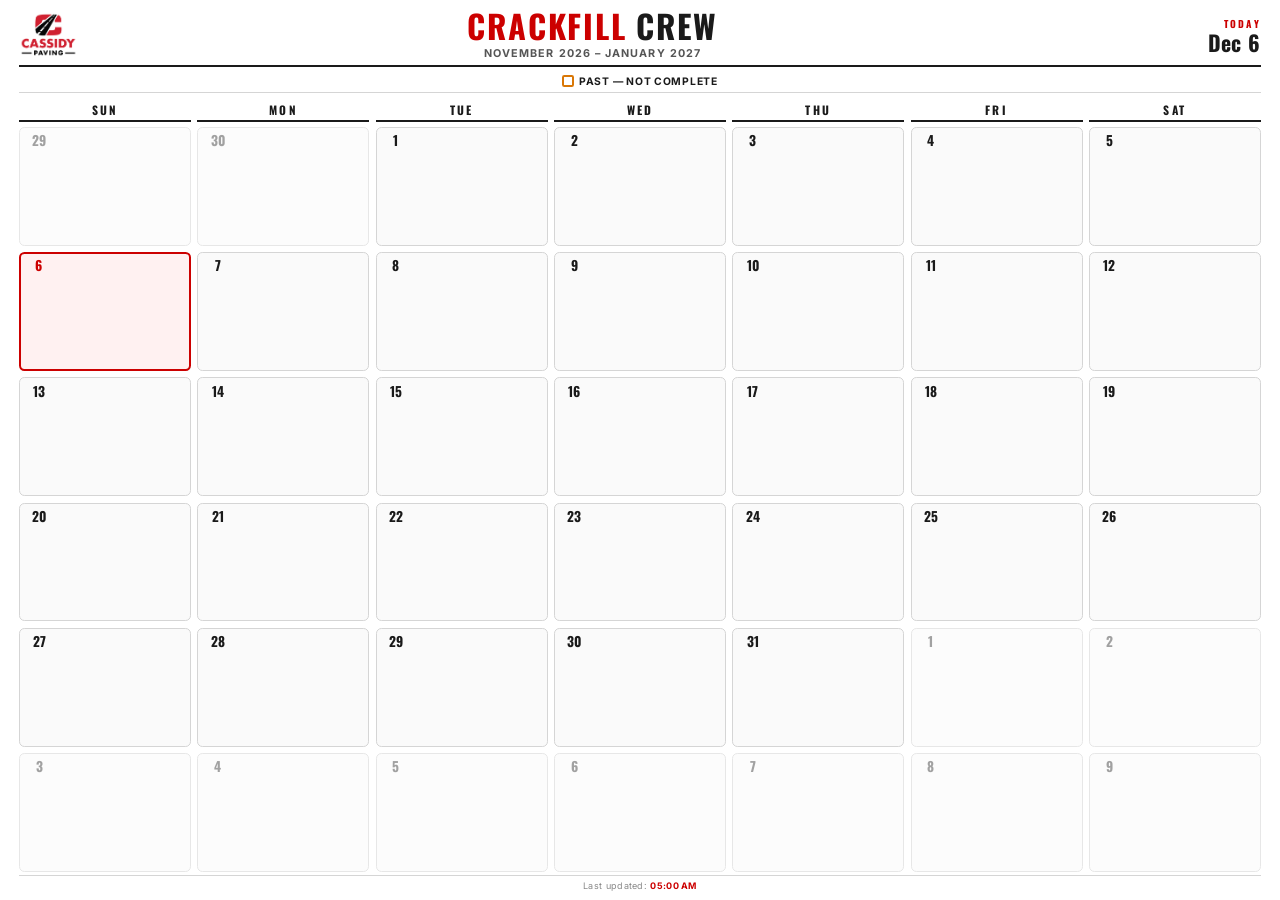
==== commit af027796: "Add past-not-complete legend to crackfill.html" ====
--- a/crackfill.html
+++ b/crackfill.html
@@ -8,7 +8,7 @@
 <link rel="preconnect" href="https://fonts.gstatic.com" crossorigin>
 <link href="https://fonts.googleapis.com/css2?family=Inter:wght@400;500;600;700&family=Oswald:wght@500;600;700&display=swap" rel="stylesheet">
 <link rel="stylesheet" href="calendar-styles.css">
-<style>:root { --crew-color: #A16207; }</style>
+<style>:root { --crew-color: #E2B33D; }</style>
 </head>
 <body>
 
@@ -25,6 +25,10 @@
     <div class="date" id="today-date"></div>
   </div>
 </header>
+
+<div class="legend">
+  <div class="legend-item"><div class="legend-color outline-amber"></div> Past — Not Complete</div>
+</div>
 
 <div class="calendar-container">
   <div class="weekday-header">
@@ -100,7 +104,7 @@
       meta.textContent = `${event.client} · ${event.city}`;
       eventEl.appendChild(meta);
 
-      eventEl.title = `${event.phase} — ${event.status}`;
+      eventEl.title = `${event.crew} — ${event.status}`;
       eventsEl.appendChild(eventEl);
     });
 
--- a/calendar-styles.css
+++ b/calendar-styles.css
@@ -35,25 +35,25 @@
   color: var(--brand-ink);
   display: flex;
   flex-direction: column;
-  /* 2% safe margin for TV overscan */
-  padding: 2vh 2vw;
-}
-
-/* ---------- HEADER ---------- */
+  /* TV overscan-safe margin (tighter top/bottom to maximize grid space) */
+  padding: 1vh 1.5vw;
+}
+
+/* ---------- HEADER (compressed for 6-week calendar) ---------- */
 .header {
   display: grid;
   grid-template-columns: auto 1fr auto;
   align-items: center;
-  gap: 2.5vw;
-  margin-bottom: 1.4vh;
-  padding-bottom: 1.4vh;
-  border-bottom: 0.4vh solid var(--brand-black);
+  gap: 1.8vw;
+  margin-bottom: 0.5vh;
+  padding-bottom: 0.6vh;
+  border-bottom: 0.25vh solid var(--brand-black);
 }
 
 .header-logo {
   display: flex;
   align-items: center;
-  height: 8vh;
+  height: 5vh;
 }
 .header-logo img {
   height: 100%;
@@ -67,8 +67,8 @@
 .header-title .crew-name {
   font-family: 'Oswald', 'Impact', 'Arial Narrow', sans-serif;
   font-weight: 800;
-  font-size: 5.5vh;
-  letter-spacing: 0.3vh;
+  font-size: 3.6vh;
+  letter-spacing: 0.2vh;
   line-height: 1;
   color: var(--brand-black);
   text-transform: uppercase;
@@ -78,11 +78,11 @@
   color: var(--brand-red);
 }
 .header-title .date-range {
-  margin-top: 1vh;
-  font-size: 1.7vh;
+  margin-top: 0.3vh;
+  font-size: 1.2vh;
   font-weight: 700;
   color: var(--muted);
-  letter-spacing: 0.15vh;
+  letter-spacing: 0.12vh;
   text-transform: uppercase;
 }
 
@@ -92,15 +92,15 @@
 }
 .header-right .label {
   font-family: 'Oswald', 'Impact', sans-serif;
-  font-size: 1.6vh;
-  font-weight: 700;
-  letter-spacing: 0.3vh;
+  font-size: 1.1vh;
+  font-weight: 700;
+  letter-spacing: 0.25vh;
   color: var(--brand-red);
   text-transform: uppercase;
 }
 .header-right .date {
   font-family: 'Oswald', 'Impact', sans-serif;
-  font-size: 3.6vh;
+  font-size: 2.4vh;
   font-weight: 700;
   color: var(--brand-black);
   line-height: 1.05;
@@ -110,27 +110,27 @@
 /* ---------- LEGEND (operations calendar only) ---------- */
 .legend {
   display: flex;
-  gap: 2.5vw;
-  padding: 1vh 0 1.2vh;
+  gap: 1.6vw;
+  padding: 0.4vh 0 0.5vh;
   justify-content: center;
   flex-wrap: wrap;
   border-bottom: 0.1vh solid var(--grid-line);
-  margin-bottom: 1.2vh;
+  margin-bottom: 0.6vh;
 }
 .legend-item {
   display: flex;
   align-items: center;
-  gap: 0.6vw;
-  font-size: 1.6vh;
+  gap: 0.4vw;
+  font-size: 1.15vh;
   font-weight: 700;
   color: var(--brand-black);
   text-transform: uppercase;
-  letter-spacing: 0.1vh;
+  letter-spacing: 0.08vh;
 }
 .legend-color {
-  width: 1.8vh;
-  height: 1.8vh;
-  border-radius: 0.3vh;
+  width: 1.3vh;
+  height: 1.3vh;
+  border-radius: 0.25vh;
 }
 
 /* ---------- CALENDAR GRID ---------- */
@@ -149,13 +149,13 @@
 .weekday-header div {
   text-align: center;
   font-family: 'Oswald', 'Impact', sans-serif;
-  font-size: 1.8vh;
+  font-size: 1.3vh;
   font-weight: 700;
   color: var(--brand-black);
   text-transform: uppercase;
-  letter-spacing: 0.3vh;
-  padding: 0.5vh 0;
-  border-bottom: 0.3vh solid var(--brand-black);
+  letter-spacing: 0.25vh;
+  padding: 0.3vh 0;
+  border-bottom: 0.25vh solid var(--brand-black);
 }
 .calendar-grid {
   flex: 1;
@@ -171,9 +171,12 @@
   background: var(--cell-bg);
   border: 0.15vh solid var(--grid-line);
   border-radius: 0.6vh;
-  padding: 0.7vh 0.7vw 0.5vh;
-  display: flex;
-  flex-direction: column;
+  padding: 0.5vh 0.6vw 0.4vh;
+  /* Horizontal: tiny day-number column on the left, events column on the right.
+     This gives events the FULL cell height instead of (cell - day number). */
+  display: flex;
+  flex-direction: row;
+  gap: 0.5vw;
   overflow: hidden;
   min-height: 0;
 }
@@ -181,15 +184,21 @@
 .day-cell.current-day {
   background: var(--cell-bg-today);
   border: 0.3vh solid var(--brand-red);
-  padding: 0.55vh 0.55vw 0.35vh;
+  padding: 0.35vh 0.45vw 0.25vh;
 }
 .day-number {
   font-family: 'Oswald', 'Impact', sans-serif;
-  font-size: 1.9vh;
+  font-size: 1.5vh;
   font-weight: 700;
   color: var(--muted);
-  margin-bottom: 0.4vh;
   line-height: 1;
+  /* Narrow left column — width grows slightly with viewport */
+  flex: 0 0 auto;
+  width: 1.8vw;
+  min-width: 1.8vw;
+  text-align: center;
+  padding-top: 0.2vh;
+  align-self: flex-start;
 }
 .day-cell.current-month .day-number { color: var(--brand-black); }
 .day-cell.current-day .day-number {
@@ -202,7 +211,7 @@
   flex: 1;
   display: flex;
   flex-direction: column;
-  gap: 0.4vh;
+  gap: 0.25vh;
   overflow: hidden;
   min-height: 0;
 }
@@ -210,13 +219,13 @@
   position: relative;
   background: rgba(0, 0, 0, 0.05);
   color: var(--brand-ink);
-  border: 0.15vh solid rgba(0, 0, 0, 0.08);
-  border-left: 0.55vh solid var(--crew-color);
-  padding: 0.7vh 0.7vw;
-  border-radius: 0.4vh;
-  font-size: 1.5vh;
+  border: 0.12vh solid rgba(0, 0, 0, 0.08);
+  border-left: 0.45vh solid var(--crew-color);
+  padding: 0.35vh 0.45vw;
+  border-radius: 0.35vh;
+  font-size: 1.3vh;
   font-weight: 600;
-  line-height: 1.22;
+  line-height: 1.18;
   white-space: normal;
   overflow-wrap: anywhere;
   word-break: break-word;
@@ -234,22 +243,22 @@
   position: absolute;
   top: 50%;
   left: 50%;
-  transform: translate(-50%, -50%) rotate(-12deg);
+  transform: translate(-50%, -50%) rotate(-10deg);
   font-family: 'Oswald', 'Impact', sans-serif;
   font-weight: 800;
-  font-size: 1.9vh;
-  letter-spacing: 0.35vh;
+  font-size: 1.05vh;
+  letter-spacing: 0.18vh;
   color: var(--done-green);
-  border: 0.35vh solid var(--done-green);
-  padding: 0.15vh 0.7vw;
-  border-radius: 0.3vh;
+  border: 0.22vh solid var(--done-green);
+  padding: 0.05vh 0.35vw;
+  border-radius: 0.22vh;
   text-transform: uppercase;
   pointer-events: none;
   white-space: nowrap;
-  background: rgba(255, 255, 255, 0.55);
-  /* Nudge for legibility */
-  text-shadow: 0 0 0.2vh rgba(255,255,255,0.8);
-  box-shadow: 0 0.2vh 0.3vh rgba(0,0,0,0.05);
+  /* Translucent background so the job # / client / city behind stays readable */
+  background: rgba(255, 255, 255, 0.35);
+  text-shadow: 0 0 0.15vh rgba(255,255,255,0.75);
+  box-shadow: 0 0.1vh 0.2vh rgba(0,0,0,0.04);
 }
 
 /* PAST-INCOMPLETE — past end date, status != Complete. Amber inset outline. */
@@ -269,29 +278,37 @@
   color: #FFFFFF;
   font-family: 'Oswald', 'Impact', sans-serif;
   font-weight: 800;
-  font-size: 1.35vh;
-  padding: 0.1vh 0.55vw;
-  border-radius: 0.3vh;
-  margin-right: 0.55vw;
+  font-size: 1.0vh;
+  padding: 0.05vh 0.35vw;
+  border-radius: 0.25vh;
+  margin-right: 0.35vw;
   vertical-align: 1px;
-  letter-spacing: 0.12vh;
+  letter-spacing: 0.08vh;
+}
+
+
+/* Legend swatch variant for past-incomplete (amber outline only) */
+.legend-color.outline-amber {
+  background: transparent;
+  border: 0.3vh solid var(--past-amber);
+  box-sizing: border-box;
 }
 
 /* Phase-specific event colors (operations calendar uses these per-event) */
-.event.milling         { background: rgba(14, 116, 144, 0.28); border-left-color: #0E7490; }
-.crew-badge.milling    { background: #0E7490; }
-.event.paving          { background: rgba(153, 27, 27, 0.30); border-left-color: #991B1B; }
-.crew-badge.paving     { background: #991B1B; }
-.event.crackfill       { background: rgba(161, 98, 7, 0.30); border-left-color: #A16207; }
-.crew-badge.crackfill  { background: #A16207; }
-.event.hand            { background: rgba(22, 101, 52, 0.28); border-left-color: #166534; }
-.crew-badge.hand       { background: #166534; }
-.event.reclaimgrading  { background: rgba(30, 58, 138, 0.28); border-left-color: #1E3A8A; }
-.crew-badge.reclaimgrading { background: #1E3A8A; }
-.event.pulverizing     { background: rgba(109, 40, 217, 0.28); border-left-color: #6D28D9; }
-.crew-badge.pulverizing { background: #6D28D9; }
-.event.subc            { background: rgba(17, 94, 89, 0.28); border-left-color: #115E59; }
-.crew-badge.subc       { background: #115E59; }
+.event.milling        { background: rgba(59, 91, 165, 0.28); border-left-color: #3B5BA5; }
+.crew-badge.milling        { background: #3B5BA5; }
+.event.paving         { background: rgba(193, 53, 72, 0.28); border-left-color: #C13548; }
+.crew-badge.paving         { background: #C13548; }
+.event.crackfill      { background: rgba(226, 179, 61, 0.28); border-left-color: #E2B33D; }
+.crew-badge.crackfill      { background: #E2B33D; }
+.event.hand           { background: rgba(142, 131, 189, 0.28); border-left-color: #8E83BD; }
+.crew-badge.hand           { background: #8E83BD; }
+.event.reclaimgrading { background: rgba(197, 111, 135, 0.28); border-left-color: #C56F87; }
+.crew-badge.reclaimgrading { background: #C56F87; }
+.event.pulverizing    { background: rgba(232, 158, 126, 0.28); border-left-color: #E89E7E; }
+.crew-badge.pulverizing    { background: #E89E7E; }
+.event.subc           { background: rgba(168, 177, 67, 0.28); border-left-color: #A8B143; }
+.crew-badge.subc           { background: #A8B143; }
 
 /* Phase event Complete tint overrides — keep some phase color but cooler */
 .event.complete.milling, .event.complete.paving, .event.complete.crackfill,
@@ -302,62 +319,76 @@
 
 /* ---------- ADAPTIVE DENSITY ----------
    Applied by applyAdaptiveDensity() in calendar-utils.js when a cell would
-   overflow. Each step shrinks event font/padding/gap so all events fit
-   without truncation. Floors are kept generous for TV viewing distance. */
+   overflow. Each step shrinks event font/padding/gap and progressively
+   removes wrapping so EVERY event stays visible — long text gets ellipsised
+   rather than the row being clipped entirely.
+   Floors are kept generous for TV viewing distance. */
 .day-cell.density-2 .events { gap: 0.3vh; }
 .day-cell.density-2 .event {
-  font-size: 1.3vh;
-  padding: 0.5vh 0.55vw;
-  line-height: 1.18;
-}
-.day-cell.density-2 .crew-badge { font-size: 1.15vh; padding: 0.05vh 0.45vw; }
-.day-cell.density-2 .event.complete::after { font-size: 1.5vh; padding: 0.1vh 0.5vw; }
+  font-size: 1.15vh;
+  padding: 0.3vh 0.4vw;
+  line-height: 1.15;
+}
+.day-cell.density-2 .crew-badge { font-size: 0.92vh; padding: 0.05vh 0.3vw; margin-right: 0.3vw; }
+.day-cell.density-2 .event.complete::after { font-size: 0.95vh; padding: 0.05vh 0.3vw; letter-spacing: 0.15vh; }
 
 .day-cell.density-3 .events { gap: 0.25vh; }
 .day-cell.density-3 .event {
-  font-size: 1.18vh;
-  padding: 0.35vh 0.45vw;
-  line-height: 1.15;
-  border-left-width: 0.4vh;
-}
-.day-cell.density-3 .crew-badge { font-size: 1.0vh; padding: 0 0.35vw; margin-right: 0.4vw; }
-.day-cell.density-3 .event.complete::after { font-size: 1.25vh; padding: 0.05vh 0.4vw; letter-spacing: 0.2vh; }
+  font-size: 1.05vh;
+  padding: 0.22vh 0.35vw;
+  line-height: 1.12;
+  border-left-width: 0.32vh;
+  /* Single-line from here on so multi-event days never clip a row */
+  white-space: nowrap;
+  overflow: hidden;
+  text-overflow: ellipsis;
+}
+.day-cell.density-3 .crew-badge { font-size: 0.85vh; padding: 0 0.25vw; margin-right: 0.25vw; }
+.day-cell.density-3 .event.complete::after { font-size: 0.85vh; padding: 0.02vh 0.25vw; letter-spacing: 0.12vh; border-width: 0.18vh; }
 
 .day-cell.density-4 .events { gap: 0.2vh; }
 .day-cell.density-4 .event {
-  font-size: 1.05vh;
-  padding: 0.25vh 0.35vw;
-  line-height: 1.12;
-  border-left-width: 0.35vh;
-}
-.day-cell.density-4 .crew-badge { font-size: 0.9vh; padding: 0 0.3vw; margin-right: 0.3vw; }
-.day-cell.density-4 .event.complete::after { font-size: 1.1vh; padding: 0.05vh 0.35vw; letter-spacing: 0.15vh; }
-.day-cell.density-4 .event.past-incomplete { box-shadow: inset 0 0 0 0.22vh var(--past-amber); }
+  font-size: 0.95vh;
+  padding: 0.15vh 0.28vw;
+  line-height: 1.1;
+  border-left-width: 0.28vh;
+  white-space: nowrap;
+  overflow: hidden;
+  text-overflow: ellipsis;
+}
+.day-cell.density-4 .crew-badge { font-size: 0.78vh; padding: 0 0.22vw; margin-right: 0.22vw; }
+.day-cell.density-4 .event.complete::after { font-size: 0.78vh; padding: 0.02vh 0.22vw; letter-spacing: 0.1vh; border-width: 0.16vh; }
+.day-cell.density-4 .event.past-incomplete { box-shadow: inset 0 0 0 0.2vh var(--past-amber); }
 
 .day-cell.density-max .events { gap: 0.15vh; }
 .day-cell.density-max .event {
-  font-size: 0.95vh;
-  padding: 0.2vh 0.3vw;
-  line-height: 1.1;
-  border-left-width: 0.3vh;
-  border-radius: 0.3vh;
+  font-size: 0.85vh;
+  padding: 0.1vh 0.22vw;
+  line-height: 1.08;
+  border-left-width: 0.25vh;
+  border-radius: 0.25vh;
+  white-space: nowrap;
+  overflow: hidden;
+  text-overflow: ellipsis;
 }
 .day-cell.density-max .crew-badge {
-  font-size: 0.82vh;
-  padding: 0 0.25vw;
-  margin-right: 0.25vw;
-}
-.day-cell.density-max .event.complete::after { font-size: 1.0vh; padding: 0 0.3vw; letter-spacing: 0.12vh; border-width: 0.22vh; }
+  font-size: 0.7vh;
+  padding: 0 0.18vw;
+  margin-right: 0.18vw;
+  letter-spacing: 0.05vh;
+}
+.day-cell.density-max .event.complete::after { font-size: 0.7vh; padding: 0 0.18vw; letter-spacing: 0.08vh; border-width: 0.14vh; }
 .day-cell.density-max .event.past-incomplete { box-shadow: inset 0 0 0 0.18vh var(--past-amber); }
+
 
 /* ---------- STATUS BAR ---------- */
 .status-bar {
-  font-size: 1.35vh;
+  font-size: 1vh;
   color: var(--muted-soft);
   text-align: center;
-  margin-top: 0.8vh;
-  padding-top: 0.8vh;
+  margin-top: 0.4vh;
+  padding-top: 0.4vh;
   border-top: 0.1vh solid var(--grid-line);
-  letter-spacing: 0.12vh;
+  letter-spacing: 0.3px;
 }
 .status-bar .accent { color: var(--brand-red); font-weight: 700; }
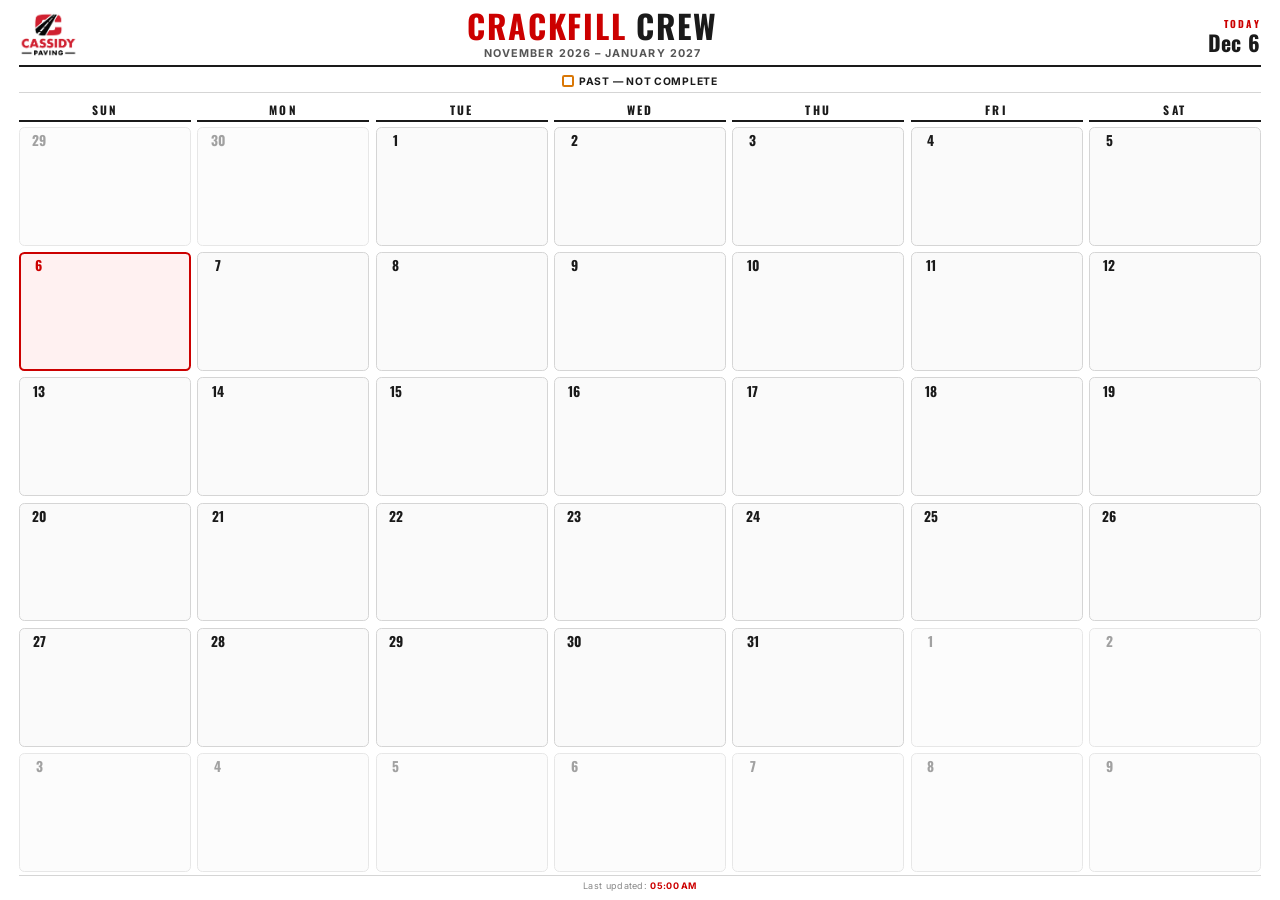
==== commit b7f314b4: "Speed up calendar refresh: cron 15min -> 5min, browser 10min -> 1min - .github/workflows/refresh-dat" ====
--- a/crackfill.html
+++ b/crackfill.html
@@ -119,7 +119,7 @@
 }
 
 renderCalendar();
-setInterval(renderCalendar, 10 * 60 * 1000);
+setInterval(renderCalendar, 1 * 60 * 1000);
 bindAdaptiveDensityResize();
 </script>
 </body>
